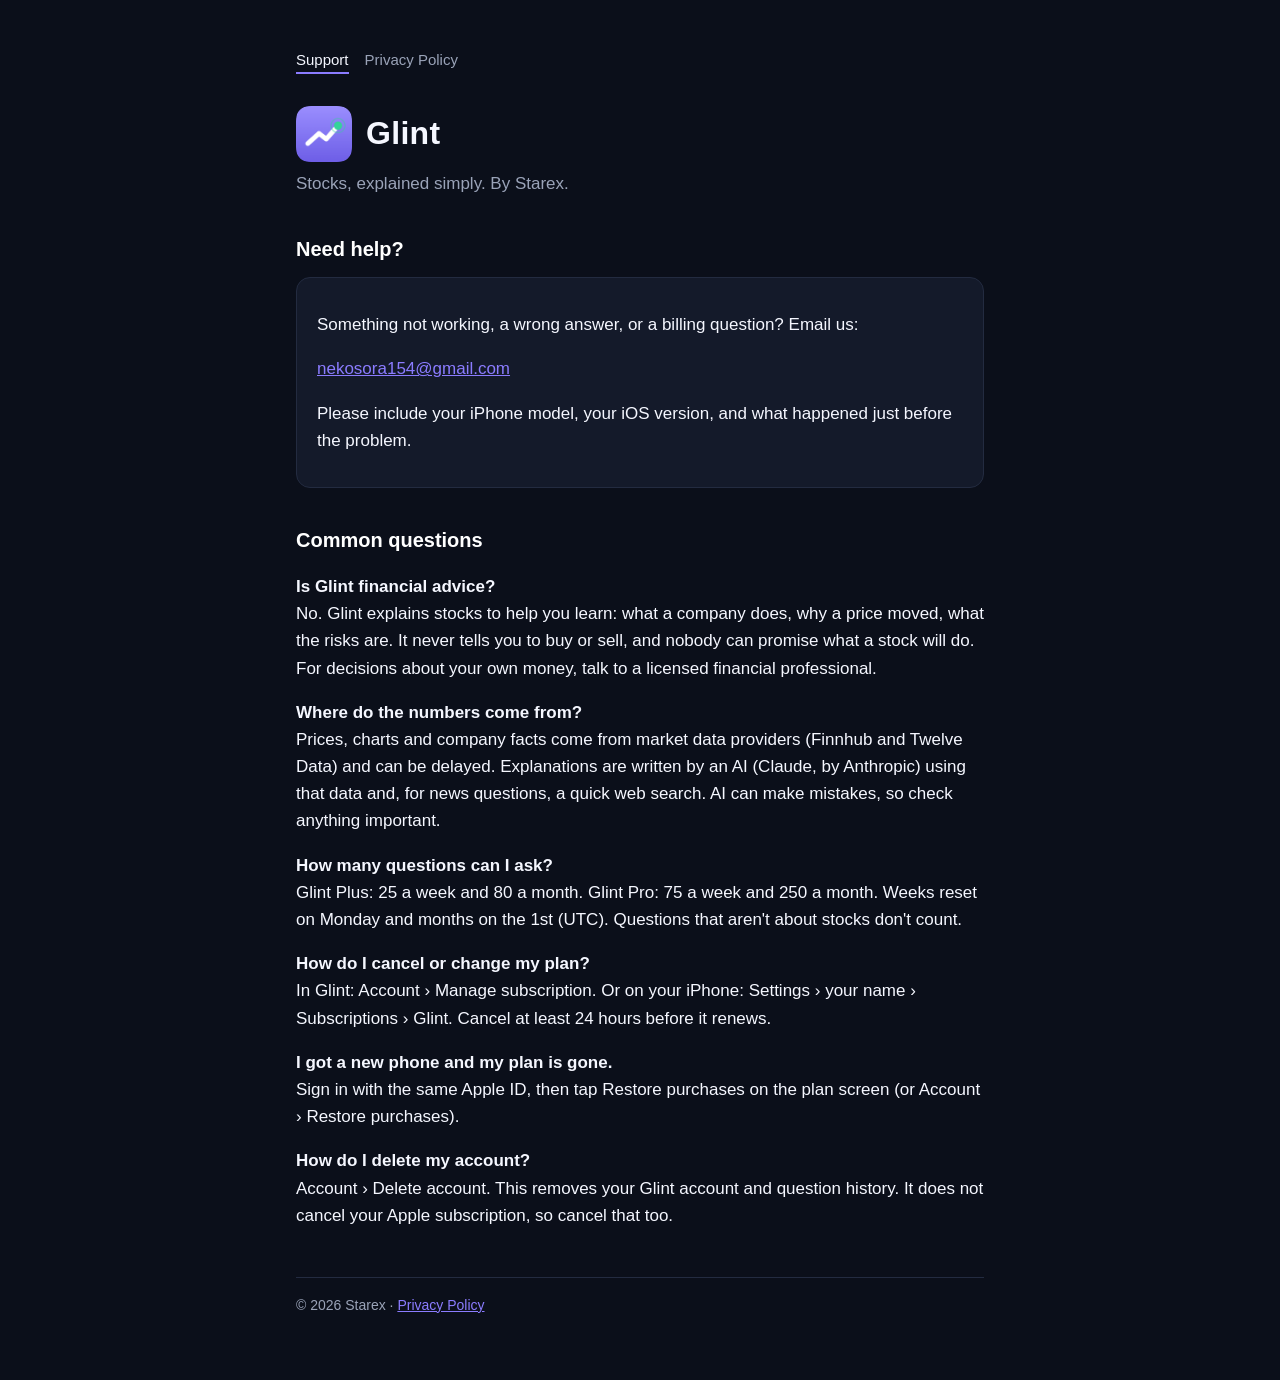
==== index.html @ 2c7f06db "Glint support page and privacy policy Co-Authored-By: Claude Opus 5.5 <noreply@anthropic.com>" ====
<!doctype html>
<html lang="en"><head><meta charset="utf-8"><meta name="viewport" content="width=device-width,initial-scale=1">
<title>Glint – Support</title><link rel="stylesheet" href="style.css"><link rel="icon" href="icon.png"></head>
<body><main>
<nav><a class="on" href="./">Support</a><a href="privacy.html">Privacy Policy</a></nav>
<header><img src="icon.png" alt=""><h1>Glint</h1></header>
<p class="sub">Stocks, explained simply. By Starex.</p>

<h2>Need help?</h2>
<div class="card">
<p>Something not working, a wrong answer, or a billing question? Email us:</p>
<p><a href="mailto:nekosora154@gmail.com?subject=Glint%20support">nekosora154@gmail.com</a></p>
<p>Please include your iPhone model, your iOS version, and what happened just before the problem.</p>
</div>

<h2>Common questions</h2>
<p><b>Is Glint financial advice?</b><br>No. Glint explains stocks to help you learn: what a company does, why a price moved, what the risks are. It never tells you to buy or sell, and nobody can promise what a stock will do. For decisions about your own money, talk to a licensed financial professional.</p>
<p><b>Where do the numbers come from?</b><br>Prices, charts and company facts come from market data providers (Finnhub and Twelve Data) and can be delayed. Explanations are written by an AI (Claude, by Anthropic) using that data and, for news questions, a quick web search. AI can make mistakes, so check anything important.</p>
<p><b>How many questions can I ask?</b><br>Glint Plus: 25 a week and 80 a month. Glint Pro: 75 a week and 250 a month. Weeks reset on Monday and months on the 1st (UTC). Questions that aren't about stocks don't count.</p>
<p><b>How do I cancel or change my plan?</b><br>In Glint: Account › Manage subscription. Or on your iPhone: Settings › your name › Subscriptions › Glint. Cancel at least 24 hours before it renews.</p>
<p><b>I got a new phone and my plan is gone.</b><br>Sign in with the same Apple ID, then tap Restore purchases on the plan screen (or Account › Restore purchases).</p>
<p><b>How do I delete my account?</b><br>Account › Delete account. This removes your Glint account and question history. It does not cancel your Apple subscription, so cancel that too.</p>

<footer>© 2026 Starex · <a href="privacy.html">Privacy Policy</a></footer>
</main></body></html>
---- style.css ----
:root{--bg:#0b0f1a;--panel:#141a2a;--text:#f5f7ff;--muted:#9aa3b8;--violet:#8b7cff;--mint:#34d399;--line:#232b40}
*{box-sizing:border-box}
body{margin:0;background:var(--bg);color:var(--text);font:17px/1.6 -apple-system,BlinkMacSystemFont,"Segoe UI",Roboto,sans-serif}
main{max-width:720px;margin:0 auto;padding:48px 16px 64px}
header{display:flex;align-items:center;gap:14px;margin-bottom:8px}
header img{width:56px;height:56px;border-radius:13px}
h1{font-size:32px;margin:0;letter-spacing:.3px}
h2{font-size:20px;margin:36px 0 8px;color:#fff}
p,li{color:var(--text)}
.sub{color:var(--muted);margin:4px 0 28px}
a{color:var(--violet)}
nav{display:flex;gap:16px;margin-bottom:32px;font-size:15px}
nav a{color:var(--muted);text-decoration:none}nav a.on{color:var(--text);border-bottom:2px solid var(--violet)}
.card{background:var(--panel);border:1px solid var(--line);border-radius:14px;padding:16px 20px;margin:12px 0}
table{border-collapse:collapse;width:100%;font-size:15px}td,th{border-bottom:1px solid var(--line);padding:8px 6px;text-align:left;vertical-align:top}th{color:var(--muted);font-weight:600}
footer{margin-top:48px;color:var(--muted);font-size:14px;border-top:1px solid var(--line);padding-top:16px}
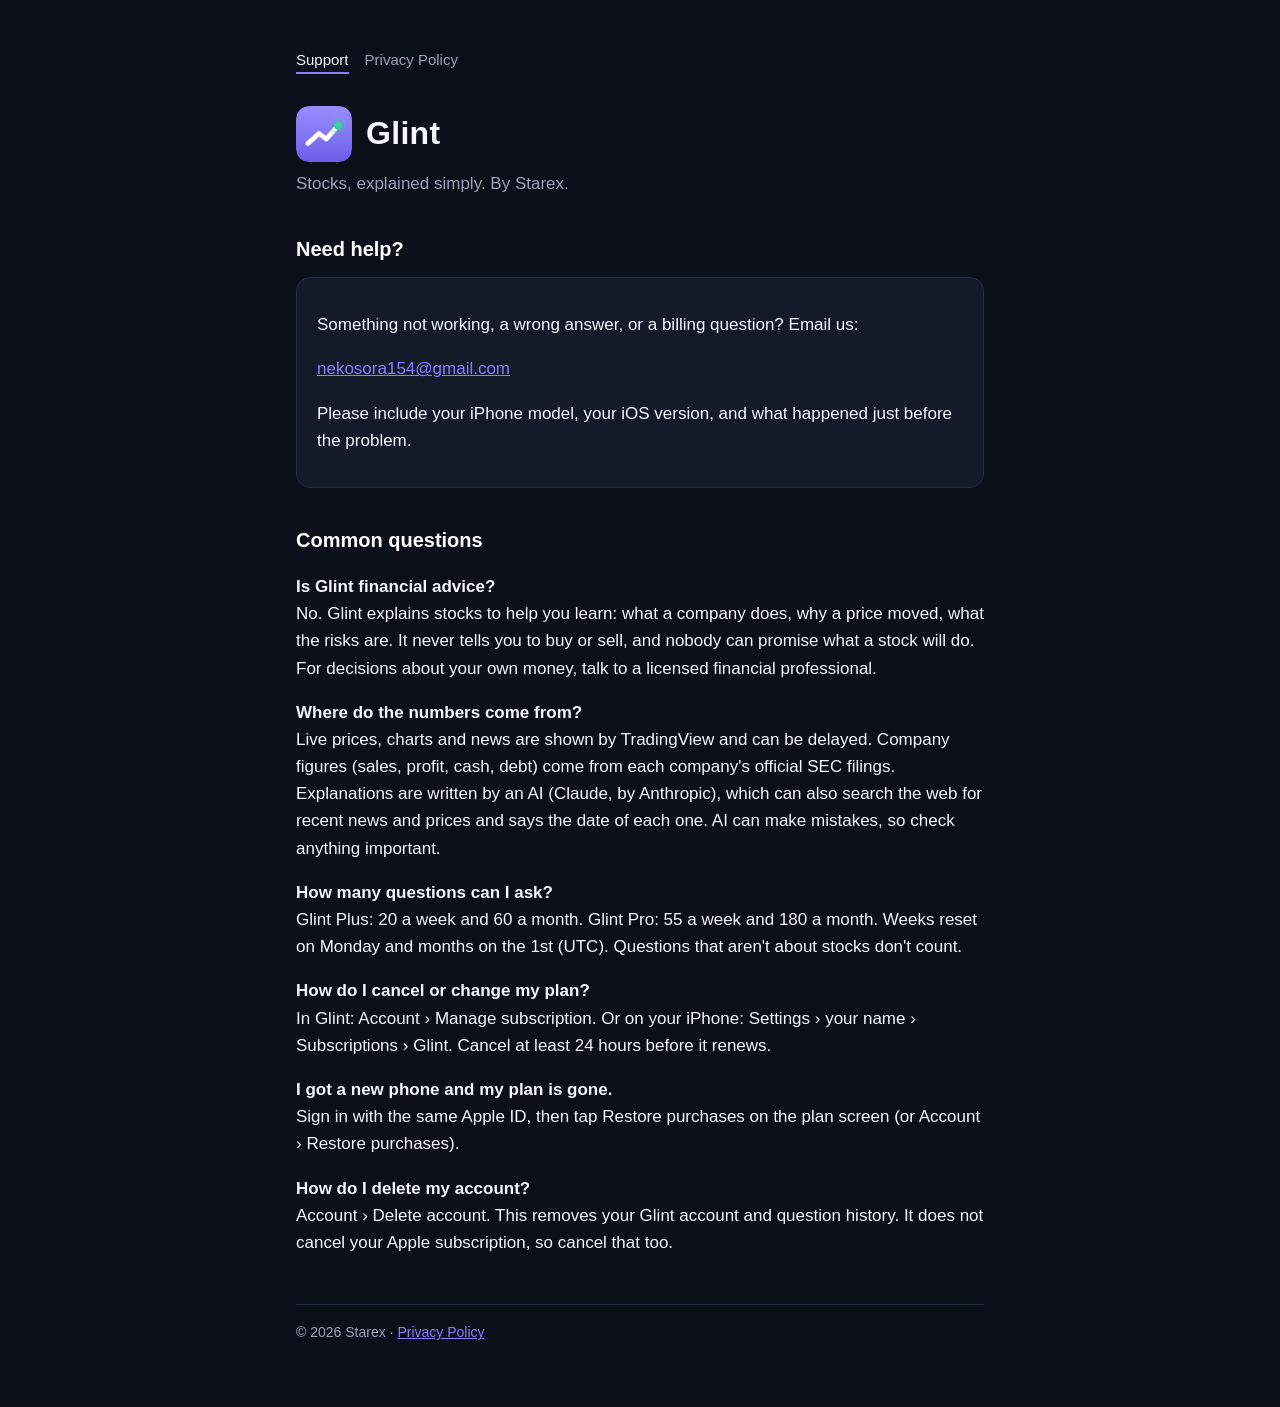
==== commit 1a3b1d3d: "Glint pages: TradingView + SEC data, new question limits Co-Authored-By: Claude Opus 5.5 <noreply@an" ====
--- a/index.html
+++ b/index.html
@@ -15,8 +15,8 @@
 
 <h2>Common questions</h2>
 <p><b>Is Glint financial advice?</b><br>No. Glint explains stocks to help you learn: what a company does, why a price moved, what the risks are. It never tells you to buy or sell, and nobody can promise what a stock will do. For decisions about your own money, talk to a licensed financial professional.</p>
-<p><b>Where do the numbers come from?</b><br>Prices, charts and company facts come from market data providers (Finnhub and Twelve Data) and can be delayed. Explanations are written by an AI (Claude, by Anthropic) using that data and, for news questions, a quick web search. AI can make mistakes, so check anything important.</p>
-<p><b>How many questions can I ask?</b><br>Glint Plus: 25 a week and 80 a month. Glint Pro: 75 a week and 250 a month. Weeks reset on Monday and months on the 1st (UTC). Questions that aren't about stocks don't count.</p>
+<p><b>Where do the numbers come from?</b><br>Live prices, charts and news are shown by TradingView and can be delayed. Company figures (sales, profit, cash, debt) come from each company's official SEC filings. Explanations are written by an AI (Claude, by Anthropic), which can also search the web for recent news and prices and says the date of each one. AI can make mistakes, so check anything important.</p>
+<p><b>How many questions can I ask?</b><br>Glint Plus: 20 a week and 60 a month. Glint Pro: 55 a week and 180 a month. Weeks reset on Monday and months on the 1st (UTC). Questions that aren't about stocks don't count.</p>
 <p><b>How do I cancel or change my plan?</b><br>In Glint: Account › Manage subscription. Or on your iPhone: Settings › your name › Subscriptions › Glint. Cancel at least 24 hours before it renews.</p>
 <p><b>I got a new phone and my plan is gone.</b><br>Sign in with the same Apple ID, then tap Restore purchases on the plan screen (or Account › Restore purchases).</p>
 <p><b>How do I delete my account?</b><br>Account › Delete account. This removes your Glint account and question history. It does not cancel your Apple subscription, so cancel that too.</p>
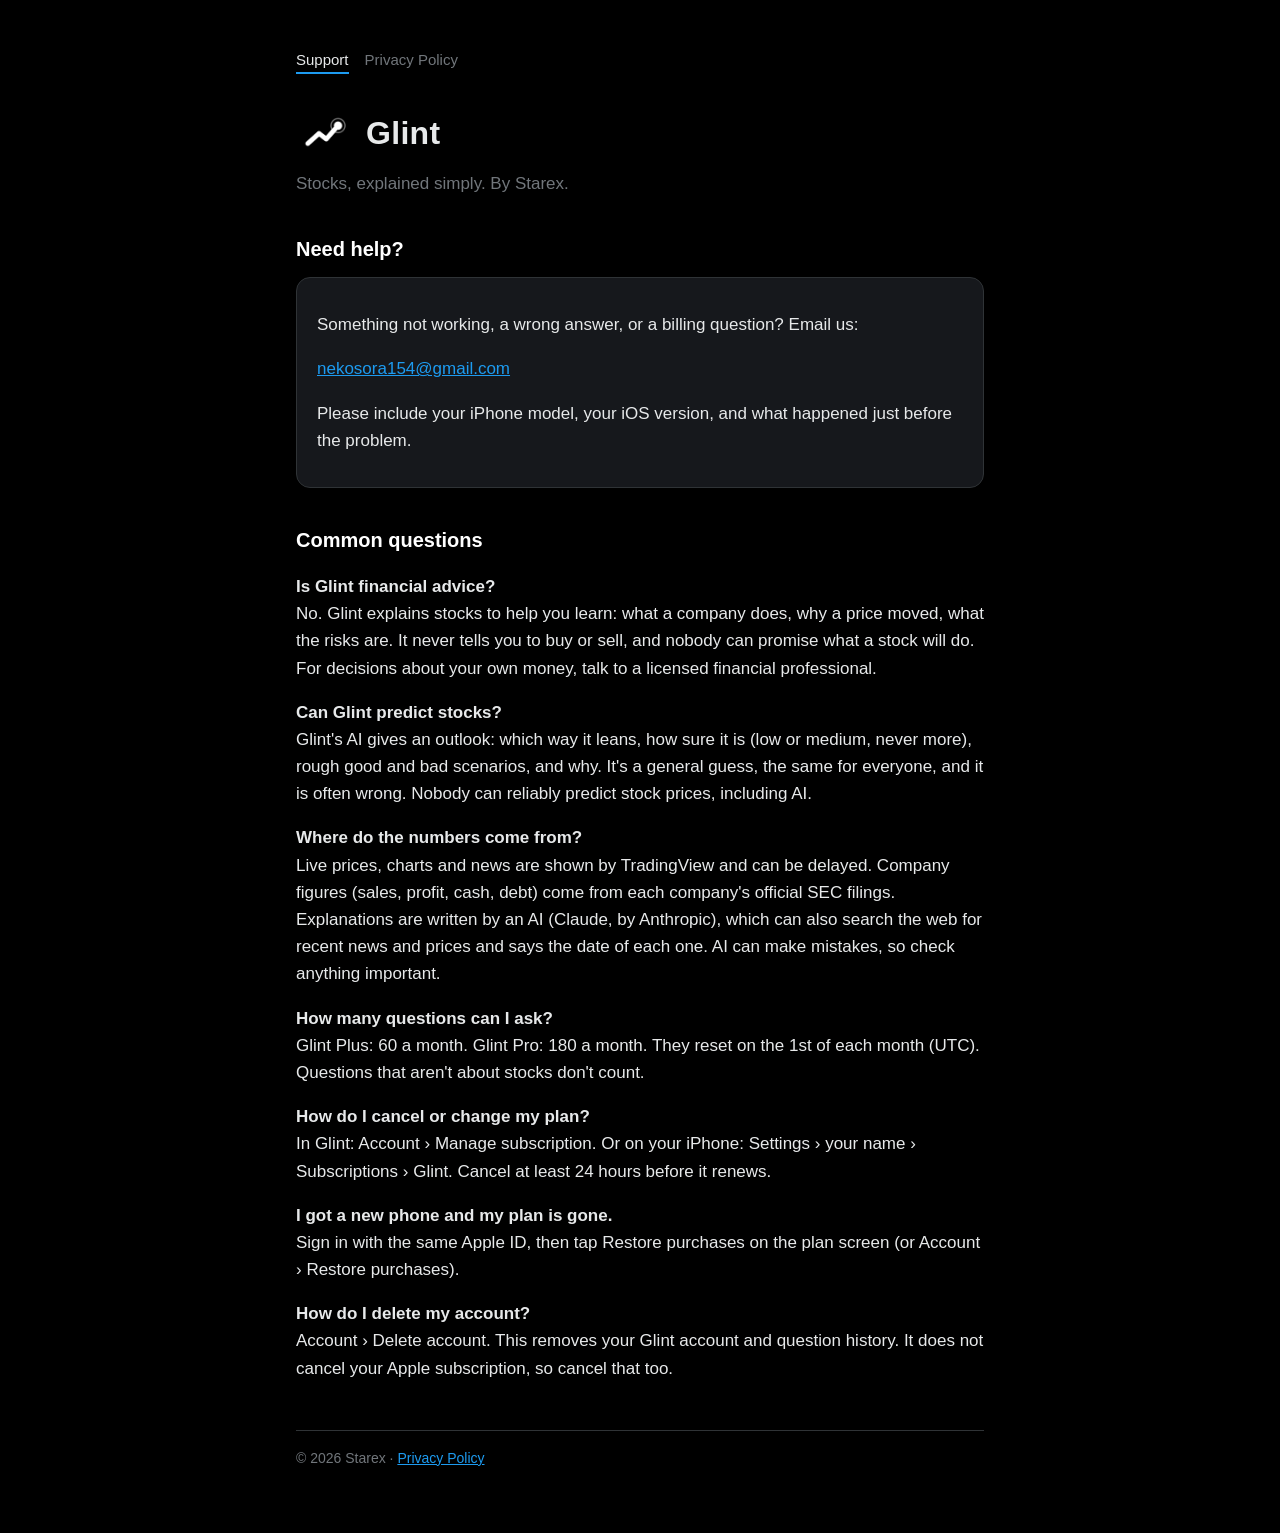
==== commit aaca33d2: "Glint support: AI outlooks FAQ, monthly-only limits Co-Authored-By: Claude Opus 5.5 <noreply@anthrop" ====
--- a/index.html
+++ b/index.html
@@ -15,8 +15,9 @@
 
 <h2>Common questions</h2>
 <p><b>Is Glint financial advice?</b><br>No. Glint explains stocks to help you learn: what a company does, why a price moved, what the risks are. It never tells you to buy or sell, and nobody can promise what a stock will do. For decisions about your own money, talk to a licensed financial professional.</p>
+<p><b>Can Glint predict stocks?</b><br>Glint's AI gives an outlook: which way it leans, how sure it is (low or medium, never more), rough good and bad scenarios, and why. It's a general guess, the same for everyone, and it is often wrong. Nobody can reliably predict stock prices, including AI.</p>
 <p><b>Where do the numbers come from?</b><br>Live prices, charts and news are shown by TradingView and can be delayed. Company figures (sales, profit, cash, debt) come from each company's official SEC filings. Explanations are written by an AI (Claude, by Anthropic), which can also search the web for recent news and prices and says the date of each one. AI can make mistakes, so check anything important.</p>
-<p><b>How many questions can I ask?</b><br>Glint Plus: 20 a week and 60 a month. Glint Pro: 55 a week and 180 a month. Weeks reset on Monday and months on the 1st (UTC). Questions that aren't about stocks don't count.</p>
+<p><b>How many questions can I ask?</b><br>Glint Plus: 60 a month. Glint Pro: 180 a month. They reset on the 1st of each month (UTC). Questions that aren't about stocks don't count.</p>
 <p><b>How do I cancel or change my plan?</b><br>In Glint: Account › Manage subscription. Or on your iPhone: Settings › your name › Subscriptions › Glint. Cancel at least 24 hours before it renews.</p>
 <p><b>I got a new phone and my plan is gone.</b><br>Sign in with the same Apple ID, then tap Restore purchases on the plan screen (or Account › Restore purchases).</p>
 <p><b>How do I delete my account?</b><br>Account › Delete account. This removes your Glint account and question history. It does not cancel your Apple subscription, so cancel that too.</p>
--- a/style.css
+++ b/style.css
@@ -1,4 +1,4 @@
-:root{--bg:#0b0f1a;--panel:#141a2a;--text:#f5f7ff;--muted:#9aa3b8;--violet:#8b7cff;--mint:#34d399;--line:#232b40}
+:root{--bg:#000000;--panel:#16181c;--text:#e7e9ea;--muted:#71767b;--violet:#1d9bf0;--mint:#00ba7c;--line:#2f3336}
 *{box-sizing:border-box}
 body{margin:0;background:var(--bg);color:var(--text);font:17px/1.6 -apple-system,BlinkMacSystemFont,"Segoe UI",Roboto,sans-serif}
 main{max-width:720px;margin:0 auto;padding:48px 16px 64px}
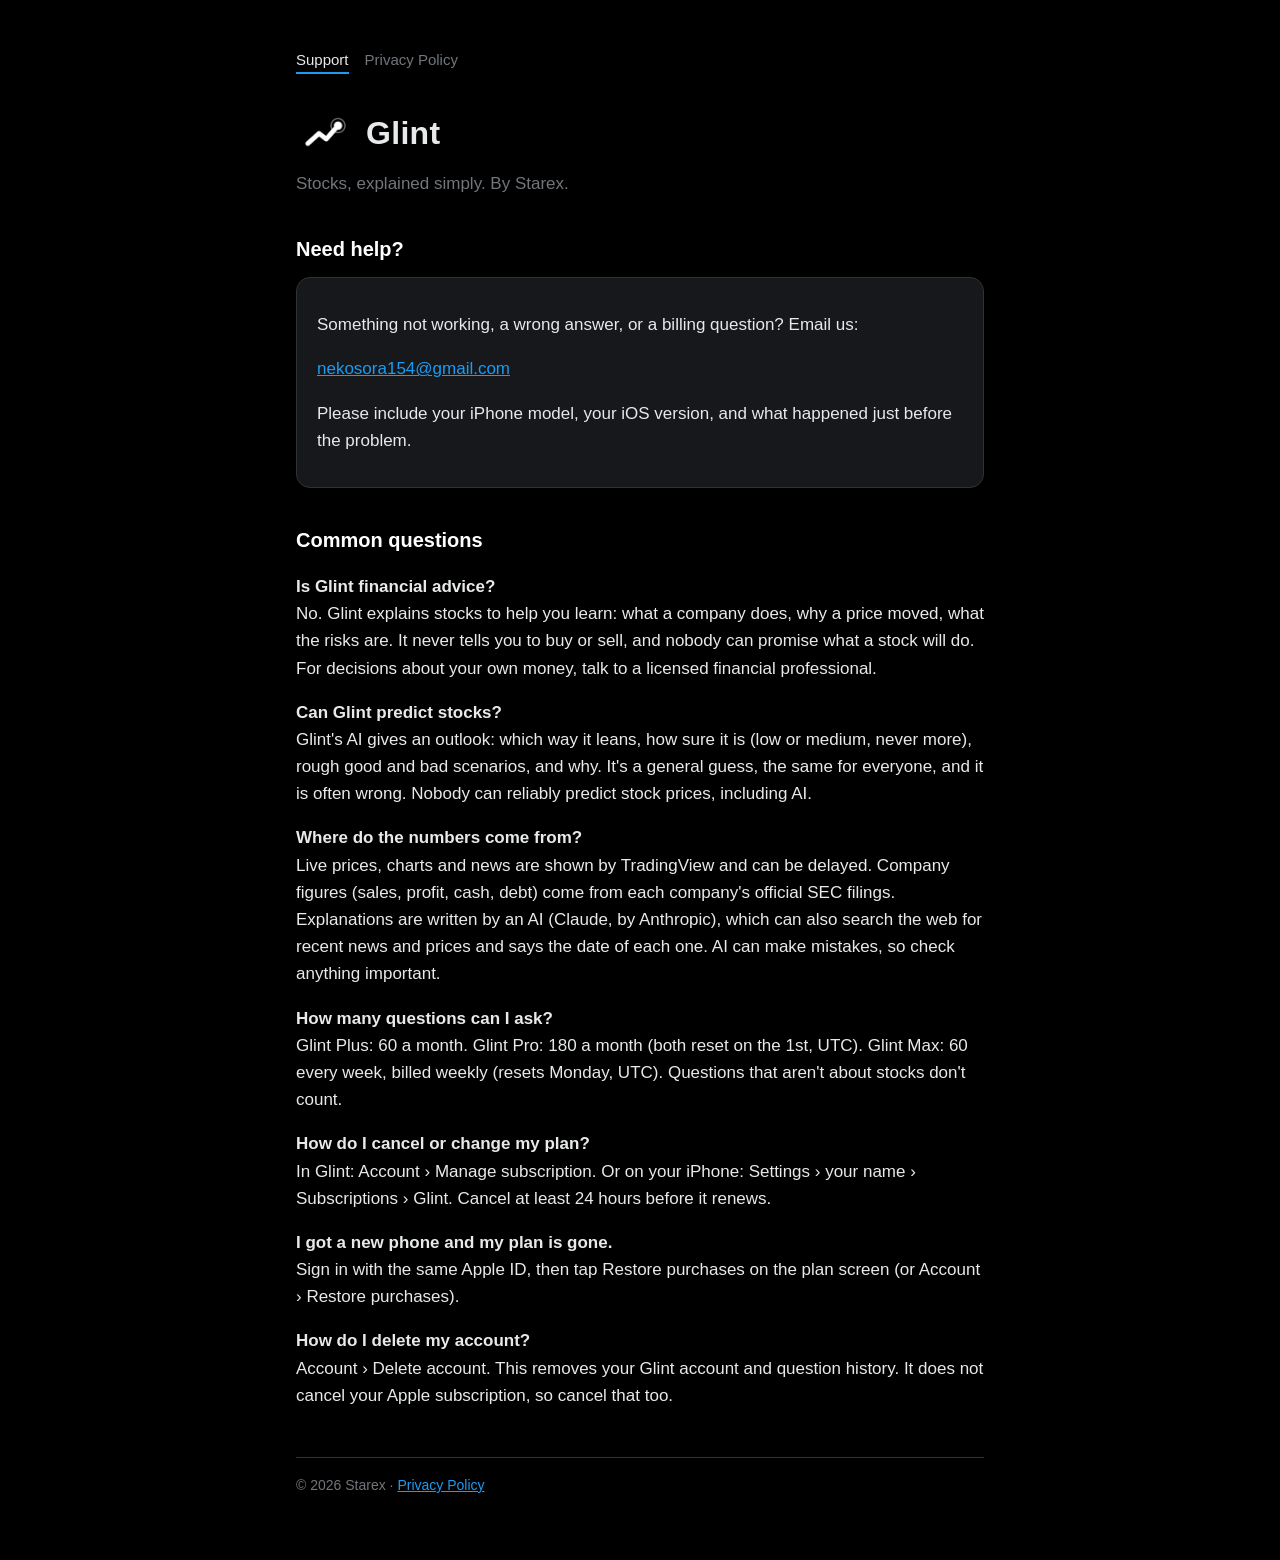
==== commit 990517f4: "Glint support: Glint Max weekly plan Co-Authored-By: Claude Opus 5.5 <noreply@anthropic.com>" ====
--- a/index.html
+++ b/index.html
@@ -17,7 +17,7 @@
 <p><b>Is Glint financial advice?</b><br>No. Glint explains stocks to help you learn: what a company does, why a price moved, what the risks are. It never tells you to buy or sell, and nobody can promise what a stock will do. For decisions about your own money, talk to a licensed financial professional.</p>
 <p><b>Can Glint predict stocks?</b><br>Glint's AI gives an outlook: which way it leans, how sure it is (low or medium, never more), rough good and bad scenarios, and why. It's a general guess, the same for everyone, and it is often wrong. Nobody can reliably predict stock prices, including AI.</p>
 <p><b>Where do the numbers come from?</b><br>Live prices, charts and news are shown by TradingView and can be delayed. Company figures (sales, profit, cash, debt) come from each company's official SEC filings. Explanations are written by an AI (Claude, by Anthropic), which can also search the web for recent news and prices and says the date of each one. AI can make mistakes, so check anything important.</p>
-<p><b>How many questions can I ask?</b><br>Glint Plus: 60 a month. Glint Pro: 180 a month. They reset on the 1st of each month (UTC). Questions that aren't about stocks don't count.</p>
+<p><b>How many questions can I ask?</b><br>Glint Plus: 60 a month. Glint Pro: 180 a month (both reset on the 1st, UTC). Glint Max: 60 every week, billed weekly (resets Monday, UTC). Questions that aren't about stocks don't count.</p>
 <p><b>How do I cancel or change my plan?</b><br>In Glint: Account › Manage subscription. Or on your iPhone: Settings › your name › Subscriptions › Glint. Cancel at least 24 hours before it renews.</p>
 <p><b>I got a new phone and my plan is gone.</b><br>Sign in with the same Apple ID, then tap Restore purchases on the plan screen (or Account › Restore purchases).</p>
 <p><b>How do I delete my account?</b><br>Account › Delete account. This removes your Glint account and question history. It does not cancel your Apple subscription, so cancel that too.</p>
